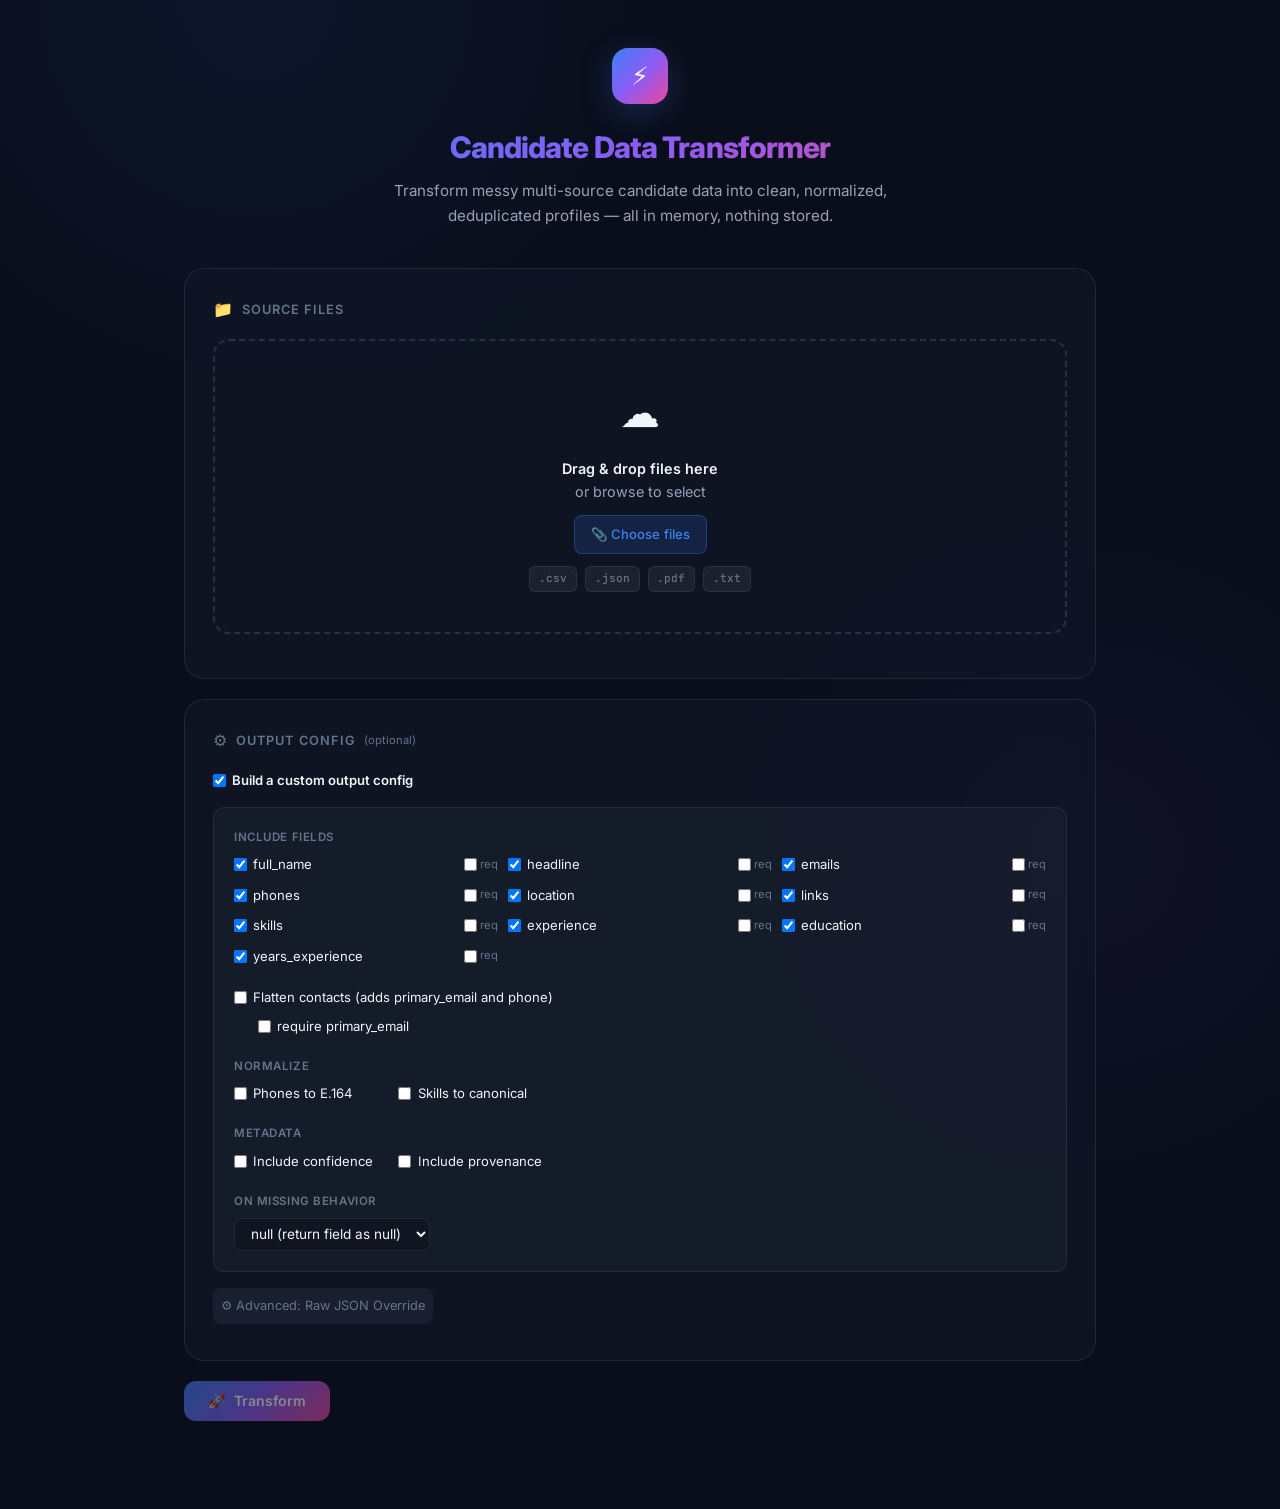
==== web/static/index.html @ 0c560f79 "Initial commit: Multi-Source Candidate Data Transformer" ====
<!doctype html>
<html lang="en">
<head>
<meta charset="utf-8" />
<meta name="viewport" content="width=device-width, initial-scale=1" />
<meta name="description" content="Transform messy multi-source candidate data into clean, normalized, deduplicated profiles with provenance and confidence scoring." />
<title>Candidate Data Transformer</title>
<link rel="preconnect" href="https://fonts.googleapis.com" />
<link rel="preconnect" href="https://fonts.gstatic.com" crossorigin />
<link href="https://fonts.googleapis.com/css2?family=Inter:wght@400;500;600;700;800&family=JetBrains+Mono:wght@400;500&display=swap" rel="stylesheet" />
<style>
/* ── Reset & Base ──────────────────────────────────────────────── */
*, *::before, *::after { box-sizing: border-box; margin: 0; padding: 0; }

:root {
  --bg-primary: #0a0e1a;
  --bg-secondary: #111827;
  --bg-card: rgba(17, 24, 39, 0.7);
  --bg-glass: rgba(255, 255, 255, 0.04);
  --border-subtle: rgba(255, 255, 255, 0.08);
  --border-hover: rgba(255, 255, 255, 0.15);
  --text-primary: #f1f5f9;
  --text-secondary: #94a3b8;
  --text-muted: #64748b;
  --accent-blue: #3b82f6;
  --accent-violet: #8b5cf6;
  --accent-emerald: #10b981;
  --accent-amber: #f59e0b;
  --accent-rose: #f43f5e;
  --gradient-hero: linear-gradient(135deg, #3b82f6 0%, #8b5cf6 50%, #ec4899 100%);
  --gradient-card: linear-gradient(135deg, rgba(59,130,246,0.08) 0%, rgba(139,92,246,0.08) 100%);
  --shadow-glow: 0 0 60px rgba(59,130,246,0.15);
  --radius-sm: 8px;
  --radius-md: 12px;
  --radius-lg: 16px;
  --radius-xl: 20px;
  --transition: 0.25s cubic-bezier(0.4, 0, 0.2, 1);
}

body {
  font-family: 'Inter', system-ui, -apple-system, sans-serif;
  background: var(--bg-primary);
  color: var(--text-primary);
  line-height: 1.6;
  min-height: 100vh;
  overflow-x: hidden;
}

/* ── Ambient background glow ───────────────────────────────────── */
body::before {
  content: '';
  position: fixed;
  top: -40%; left: -20%;
  width: 80%; height: 80%;
  background: radial-gradient(circle, rgba(59,130,246,0.08) 0%, transparent 70%);
  pointer-events: none;
  z-index: 0;
}
body::after {
  content: '';
  position: fixed;
  bottom: -30%; right: -20%;
  width: 70%; height: 70%;
  background: radial-gradient(circle, rgba(139,92,246,0.06) 0%, transparent 70%);
  pointer-events: none;
  z-index: 0;
}

/* ── Layout ────────────────────────────────────────────────────── */
.container {
  position: relative;
  z-index: 1;
  max-width: 960px;
  margin: 0 auto;
  padding: 2rem 1.5rem 4rem;
}

/* ── Header ────────────────────────────────────────────────────── */
.header {
  text-align: center;
  margin-bottom: 2.5rem;
  padding-top: 1rem;
}
.header-icon {
  display: inline-flex;
  align-items: center;
  justify-content: center;
  width: 56px; height: 56px;
  border-radius: var(--radius-lg);
  background: var(--gradient-hero);
  margin-bottom: 1.25rem;
  font-size: 1.6rem;
  box-shadow: 0 8px 32px rgba(59,130,246,0.25);
  animation: float 4s ease-in-out infinite;
}
@keyframes float {
  0%, 100% { transform: translateY(0); }
  50% { transform: translateY(-6px); }
}
.header h1 {
  font-size: 1.85rem;
  font-weight: 800;
  letter-spacing: -0.03em;
  background: var(--gradient-hero);
  -webkit-background-clip: text;
  -webkit-text-fill-color: transparent;
  background-clip: text;
  margin-bottom: 0.5rem;
}
.header p {
  color: var(--text-secondary);
  font-size: 0.95rem;
  max-width: 540px;
  margin: 0 auto;
}

/* ── Glass panels ──────────────────────────────────────────────── */
.panel {
  background: var(--bg-card);
  backdrop-filter: blur(16px);
  -webkit-backdrop-filter: blur(16px);
  border: 1px solid var(--border-subtle);
  border-radius: var(--radius-xl);
  padding: 1.75rem;
  margin-bottom: 1.25rem;
  transition: border-color var(--transition);
}
.panel:hover { border-color: var(--border-hover); }

.panel-title {
  font-size: 0.8rem;
  font-weight: 600;
  text-transform: uppercase;
  letter-spacing: 0.08em;
  color: var(--text-muted);
  margin-bottom: 1rem;
  display: flex;
  align-items: center;
  gap: 0.5rem;
}
.panel-title span { font-size: 1rem; }

/* ── Drop zone ─────────────────────────────────────────────────── */
#drop {
  position: relative;
  border: 2px dashed rgba(255,255,255,0.12);
  border-radius: var(--radius-lg);
  padding: 2.5rem 1.5rem;
  text-align: center;
  cursor: pointer;
  transition: all var(--transition);
  overflow: hidden;
}
#drop::before {
  content: '';
  position: absolute;
  inset: 0;
  background: var(--gradient-card);
  opacity: 0;
  transition: opacity var(--transition);
  border-radius: var(--radius-lg);
}
#drop:hover, #drop.over {
  border-color: var(--accent-blue);
  border-style: solid;
}
#drop:hover::before, #drop.over::before { opacity: 1; }
#drop.over { box-shadow: var(--shadow-glow); }

.drop-icon {
  font-size: 2.5rem;
  margin-bottom: 0.75rem;
  position: relative;
  display: inline-block;
  animation: pulse 2.5s ease-in-out infinite;
}
@keyframes pulse {
  0%, 100% { opacity: 0.7; transform: scale(1); }
  50% { opacity: 1; transform: scale(1.08); }
}
.drop-text {
  position: relative;
  color: var(--text-secondary);
  font-size: 0.9rem;
}
.drop-text strong { color: var(--text-primary); font-weight: 600; }

.file-input-wrapper {
  position: relative;
  display: inline-block;
  margin-top: 0.75rem;
}
.file-input-wrapper input[type="file"] {
  position: absolute;
  inset: 0;
  opacity: 0;
  cursor: pointer;
}
.file-btn {
  position: relative;
  display: inline-flex;
  align-items: center;
  gap: 0.4rem;
  padding: 0.5rem 1rem;
  background: rgba(59,130,246,0.15);
  color: var(--accent-blue);
  border: 1px solid rgba(59,130,246,0.3);
  border-radius: var(--radius-sm);
  font-size: 0.82rem;
  font-weight: 500;
  cursor: pointer;
  transition: all var(--transition);
}
.file-btn:hover {
  background: rgba(59,130,246,0.25);
  border-color: rgba(59,130,246,0.5);
}
.drop-formats {
  position: relative;
  margin-top: 0.75rem;
  display: flex;
  justify-content: center;
  gap: 0.5rem;
  flex-wrap: wrap;
}
.format-tag {
  padding: 0.2rem 0.55rem;
  background: rgba(255,255,255,0.06);
  border: 1px solid var(--border-subtle);
  border-radius: 6px;
  font-size: 0.7rem;
  font-weight: 500;
  color: var(--text-muted);
  font-family: 'JetBrains Mono', monospace;
}

/* ── File chips ────────────────────────────────────────────────── */
.file-chips {
  display: flex;
  flex-wrap: wrap;
  gap: 0.5rem;
  margin-top: 1rem;
}
.file-chip {
  display: inline-flex;
  align-items: center;
  gap: 0.4rem;
  padding: 0.35rem 0.5rem 0.35rem 0.7rem;
  background: rgba(59,130,246,0.1);
  border: 1px solid rgba(59,130,246,0.2);
  border-radius: 999px;
  font-size: 0.78rem;
  color: var(--accent-blue);
  font-weight: 500;
  animation: chipIn 0.3s ease-out;
}
@keyframes chipIn {
  from { opacity: 0; transform: scale(0.85); }
  to { opacity: 1; transform: scale(1); }
}
.file-chip-icon { font-size: 0.9rem; }
.chip-remove {
  display: inline-flex;
  align-items: center;
  justify-content: center;
  width: 18px; height: 18px;
  border-radius: 50%;
  border: none;
  background: rgba(255,255,255,0.08);
  color: var(--text-muted);
  font-size: 0.65rem;
  cursor: pointer;
  transition: all var(--transition);
  line-height: 1;
}
.chip-remove:hover {
  background: rgba(244,63,94,0.2);
  color: var(--accent-rose);
}

/* ── Config textarea ───────────────────────────────────────────── */
textarea {
  width: 100%;
  height: 140px;
  background: rgba(0,0,0,0.3);
  border: 1px solid var(--border-subtle);
  border-radius: var(--radius-md);
  padding: 1rem;
  color: var(--text-primary);
  font-family: 'JetBrains Mono', monospace;
  font-size: 0.78rem;
  line-height: 1.6;
  resize: vertical;
  transition: all var(--transition);
}
textarea::placeholder { color: var(--text-muted); }
textarea:focus {
  outline: none;
  border-color: var(--accent-violet);
  box-shadow: 0 0 0 3px rgba(139,92,246,0.15);
}

/* ── Buttons ───────────────────────────────────────────────────── */
.actions {
  display: flex;
  gap: 0.75rem;
  margin-top: 0.5rem;
  flex-wrap: wrap;
}
.btn {
  display: inline-flex;
  align-items: center;
  gap: 0.5rem;
  padding: 0.7rem 1.5rem;
  border: none;
  border-radius: var(--radius-md);
  font-family: 'Inter', sans-serif;
  font-size: 0.88rem;
  font-weight: 600;
  cursor: pointer;
  transition: all var(--transition);
  position: relative;
  overflow: hidden;
}
.btn::after {
  content: '';
  position: absolute;
  inset: 0;
  background: linear-gradient(rgba(255,255,255,0.1), transparent);
  opacity: 0;
  transition: opacity var(--transition);
}
.btn:hover::after { opacity: 1; }

.btn-primary {
  background: var(--gradient-hero);
  color: #fff;
  box-shadow: 0 4px 16px rgba(59,130,246,0.3);
}
.btn-primary:hover {
  transform: translateY(-1px);
  box-shadow: 0 6px 24px rgba(59,130,246,0.4);
}
.btn-primary:active { transform: translateY(0); }
.btn-primary:disabled {
  opacity: 0.5;
  cursor: not-allowed;
  transform: none !important;
  box-shadow: none;
}

.btn-success {
  background: linear-gradient(135deg, var(--accent-emerald), #059669);
  color: #fff;
  box-shadow: 0 4px 16px rgba(16,185,129,0.3);
}
.btn-success:hover {
  transform: translateY(-1px);
  box-shadow: 0 6px 24px rgba(16,185,129,0.4);
}

.btn-ghost {
  background: rgba(255,255,255,0.06);
  color: var(--text-secondary);
  border: 1px solid var(--border-subtle);
}
.btn-ghost:hover {
  background: rgba(255,255,255,0.1);
  color: var(--text-primary);
}

/* ── Spinner ───────────────────────────────────────────────────── */
.spinner {
  width: 18px; height: 18px;
  border: 2px solid rgba(255,255,255,0.2);
  border-top-color: #fff;
  border-radius: 50%;
  animation: spin 0.6s linear infinite;
}
@keyframes spin { to { transform: rotate(360deg); } }

/* ── Results area ──────────────────────────────────────────────── */
.results-header {
  display: flex;
  align-items: center;
  justify-content: space-between;
  flex-wrap: wrap;
  gap: 1rem;
  margin-bottom: 1.25rem;
}
.results-count {
  font-size: 1.1rem;
  font-weight: 700;
}
.results-count span {
  background: var(--gradient-hero);
  -webkit-background-clip: text;
  -webkit-text-fill-color: transparent;
  background-clip: text;
}

.warnings-box {
  background: rgba(245,158,11,0.08);
  border: 1px solid rgba(245,158,11,0.2);
  border-radius: var(--radius-md);
  padding: 0.85rem 1rem;
  margin-bottom: 1.25rem;
  font-size: 0.82rem;
  color: var(--accent-amber);
  display: flex;
  gap: 0.5rem;
  align-items: flex-start;
}
.warnings-box ul {
  list-style: none;
  padding: 0;
}
.warnings-box li { margin-bottom: 0.25rem; }
.warnings-box li:last-child { margin-bottom: 0; }

/* ── Profile cards ─────────────────────────────────────────────── */
.profile-card {
  background: var(--bg-card);
  backdrop-filter: blur(12px);
  border: 1px solid var(--border-subtle);
  border-radius: var(--radius-xl);
  padding: 1.5rem;
  margin-bottom: 1rem;
  transition: all var(--transition);
  animation: cardIn 0.4s ease-out both;
}
.profile-card:hover {
  border-color: var(--border-hover);
  box-shadow: 0 8px 32px rgba(0,0,0,0.3);
}
@keyframes cardIn {
  from { opacity: 0; transform: translateY(12px); }
  to { opacity: 1; transform: translateY(0); }
}

.profile-top {
  display: flex;
  align-items: center;
  gap: 1rem;
  margin-bottom: 1.25rem;
}
.profile-avatar {
  width: 48px; height: 48px;
  border-radius: 50%;
  background: var(--gradient-card);
  border: 2px solid var(--border-subtle);
  display: flex;
  align-items: center;
  justify-content: center;
  font-size: 1.2rem;
  font-weight: 700;
  color: var(--accent-blue);
  flex-shrink: 0;
}
.profile-info { flex: 1; min-width: 0; }
.profile-name {
  font-size: 1.1rem;
  font-weight: 700;
  white-space: nowrap;
  overflow: hidden;
  text-overflow: ellipsis;
}
.profile-headline {
  font-size: 0.82rem;
  color: var(--text-secondary);
  margin-top: 0.15rem;
}

/* ── Confidence ring ───────────────────────────────────────────── */
.conf-ring {
  position: relative;
  width: 48px; height: 48px;
  flex-shrink: 0;
}
.conf-ring svg { transform: rotate(-90deg); }
.conf-ring circle {
  fill: none;
  stroke-width: 4;
  stroke-linecap: round;
}
.conf-ring .bg { stroke: rgba(255,255,255,0.06); }
.conf-ring .fg { transition: stroke-dashoffset 1s ease-out; }
.conf-label {
  position: absolute;
  inset: 0;
  display: flex;
  align-items: center;
  justify-content: center;
  font-size: 0.7rem;
  font-weight: 700;
}

/* ── Detail rows ───────────────────────────────────────────────── */
.detail-grid {
  display: grid;
  grid-template-columns: repeat(auto-fill, minmax(200px, 1fr));
  gap: 0.75rem;
  margin-bottom: 1rem;
}
.detail-item {
  background: rgba(255,255,255,0.03);
  border-radius: var(--radius-sm);
  padding: 0.65rem 0.85rem;
}
.detail-label {
  font-size: 0.68rem;
  font-weight: 600;
  text-transform: uppercase;
  letter-spacing: 0.06em;
  color: var(--text-muted);
  margin-bottom: 0.3rem;
}
.has-prov {
  border-bottom: 1px dotted rgba(255,255,255,0.4);
  cursor: help;
}
.detail-value {
  font-size: 0.85rem;
  color: var(--text-primary);
  word-break: break-word;
}
.detail-value a {
  color: var(--accent-blue);
  text-decoration: none;
}
.detail-value a:hover { text-decoration: underline; }

/* ── Skills ────────────────────────────────────────────────────── */
.skills-section {
  margin-bottom: 1rem;
}
.section-label {
  font-size: 0.72rem;
  font-weight: 600;
  text-transform: uppercase;
  letter-spacing: 0.06em;
  color: var(--text-muted);
  margin-bottom: 0.6rem;
}
.skill-pills {
  display: flex;
  flex-wrap: wrap;
  gap: 0.4rem;
}
.skill-pill {
  display: inline-flex;
  align-items: center;
  gap: 0.35rem;
  padding: 0.3rem 0.65rem;
  border-radius: 999px;
  font-size: 0.75rem;
  font-weight: 500;
  border: 1px solid;
  transition: all var(--transition);
}
.skill-pill:hover { transform: translateY(-1px); }
.skill-pill.high {
  background: rgba(16,185,129,0.1);
  border-color: rgba(16,185,129,0.25);
  color: var(--accent-emerald);
}
.skill-pill.mid {
  background: rgba(245,158,11,0.1);
  border-color: rgba(245,158,11,0.25);
  color: var(--accent-amber);
}
.skill-pill.low {
  background: rgba(244,63,94,0.1);
  border-color: rgba(244,63,94,0.25);
  color: var(--accent-rose);
}
.skill-conf {
  font-size: 0.65rem;
  opacity: 0.75;
  font-family: 'JetBrains Mono', monospace;
}

/* ── Timeline (experience / education) ─────────────────────────── */
.timeline {
  margin-bottom: 1rem;
  padding-left: 1rem;
  border-left: 2px solid var(--border-subtle);
}
.timeline-item {
  position: relative;
  padding: 0.5rem 0 0.5rem 1rem;
}
.timeline-item::before {
  content: '';
  position: absolute;
  left: -1.32rem;
  top: 0.85rem;
  width: 8px; height: 8px;
  border-radius: 50%;
  background: var(--accent-violet);
  border: 2px solid var(--bg-primary);
}
.timeline-item:last-child { padding-bottom: 0; }
.timeline-title {
  font-size: 0.85rem;
  font-weight: 600;
  color: var(--text-primary);
}
.timeline-sub {
  font-size: 0.78rem;
  color: var(--text-secondary);
}
.timeline-dates {
  font-size: 0.72rem;
  color: var(--text-muted);
  font-family: 'JetBrains Mono', monospace;
  margin-top: 0.15rem;
}

/* ── Provenance toggle ─────────────────────────────────────────── */
.toggle-row {
  display: flex;
  justify-content: flex-end;
  margin-top: 0.5rem;
}
.toggle-btn {
  display: inline-flex;
  align-items: center;
  gap: 0.35rem;
  padding: 0.3rem 0.65rem;
  background: rgba(255,255,255,0.04);
  border: 1px solid var(--border-subtle);
  border-radius: var(--radius-sm);
  color: var(--text-muted);
  font-size: 0.72rem;
  font-weight: 500;
  cursor: pointer;
  transition: all var(--transition);
  font-family: 'Inter', sans-serif;
}
.toggle-btn:hover {
  color: var(--text-secondary);
  border-color: var(--border-hover);
}

/* ── JSON / provenance ─────────────────────────────────────────── */
.json-block {
  display: none;
  margin-top: 0.75rem;
  background: rgba(0,0,0,0.35);
  border: 1px solid var(--border-subtle);
  border-radius: var(--radius-md);
  padding: 1rem;
  max-height: 320px;
  overflow: auto;
  animation: fadeIn 0.25s ease-out;
}
.json-block.open { display: block; }
@keyframes fadeIn {
  from { opacity: 0; }
  to { opacity: 1; }
}
.json-block pre {
  margin: 0;
  font-family: 'JetBrains Mono', monospace;
  font-size: 0.72rem;
  color: var(--text-secondary);
  line-height: 1.65;
  white-space: pre-wrap;
  word-break: break-word;
}

/* ── Empty / error states ──────────────────────────────────────── */
.empty-state {
  text-align: center;
  padding: 3rem 1rem;
  color: var(--text-muted);
}
.empty-state .icon { font-size: 2.5rem; margin-bottom: 0.75rem; }
.empty-state p { font-size: 0.9rem; }

.error-msg {
  background: rgba(244,63,94,0.08);
  border: 1px solid rgba(244,63,94,0.2);
  border-radius: var(--radius-md);
  padding: 1rem;
  color: var(--accent-rose);
  font-size: 0.85rem;
  display: flex;
  align-items: center;
  gap: 0.5rem;
}

/* ── Responsive ────────────────────────────────────────────────── */
@media (max-width: 600px) {
  .container { padding: 1rem; }
  .header h1 { font-size: 1.4rem; }
  .detail-grid { grid-template-columns: 1fr; }
  .profile-top { flex-wrap: wrap; }
}

/* ── Forms & Controls ──────────────────────────────────────────── */
.form-label {
  display: flex; align-items: center; gap: 0.4rem;
  font-size: 0.82rem; color: var(--text-primary);
  cursor: pointer;
}
.form-section-title {
  font-size: 0.72rem; font-weight: 600; color: var(--text-muted);
  text-transform: uppercase; letter-spacing: 0.05em;
  margin-bottom: 0.5rem;
}
.builder-panel {
  display: none;
  background: rgba(255,255,255,0.03);
  border: 1px solid var(--border-subtle);
  border-radius: var(--radius-md);
  padding: 1.25rem;
  margin-bottom: 1rem;
  animation: fadeIn 0.25s ease-out;
}
.builder-panel.open { display: block; }
.form-group { margin-bottom: 1.25rem; }
.form-group:last-child { margin-bottom: 0; }
.checkbox-grid {
  display: grid;
  grid-template-columns: repeat(auto-fill, minmax(140px, 1fr));
  gap: 0.6rem;
}
select.form-input {
  background: rgba(0,0,0,0.2);
  color: var(--text-primary);
  border: 1px solid var(--border-subtle);
  border-radius: var(--radius-sm);
  padding: 0.4rem 0.75rem;
  font-size: 0.85rem;
  font-family: inherit;
  outline: none;
}
select.form-input:focus { border-color: var(--accent-blue); }

/* ── Scrollbar ─────────────────────────────────────────────────── */
::-webkit-scrollbar { width: 6px; height: 6px; }
::-webkit-scrollbar-track { background: transparent; }
::-webkit-scrollbar-thumb { background: rgba(255,255,255,0.1); border-radius: 3px; }
::-webkit-scrollbar-thumb:hover { background: rgba(255,255,255,0.2); }
</style>
</head>
<body>

<div class="container">
  <!-- ── Header ────────────────────────────────────────────────── -->
  <header class="header">
    <div class="header-icon">⚡</div>
    <h1>Candidate Data Transformer</h1>
    <p>Transform messy multi-source candidate data into clean, normalized, deduplicated profiles — all in memory, nothing stored.</p>
  </header>

  <!-- ── Upload panel ──────────────────────────────────────────── -->
  <section class="panel" id="upload-panel">
    <div class="panel-title"><span>📁</span> Source Files</div>
    <div id="drop">
      <div class="drop-icon">☁️</div>
      <div class="drop-text">
        <strong>Drag & drop files here</strong><br>
        or browse to select
      </div>
      <div class="file-input-wrapper">
        <div class="file-btn">📎 Choose files</div>
        <input type="file" id="file-input" multiple accept=".csv,.json,.pdf,.txt" />
      </div>
      <div class="drop-formats">
        <span class="format-tag">.csv</span>
        <span class="format-tag">.json</span>
        <span class="format-tag">.pdf</span>
        <span class="format-tag">.txt</span>
      </div>
    </div>
    <div class="file-chips" id="file-chips"></div>
  </section>

  <!-- ── Config panel ──────────────────────────────────────────── -->
  <section class="panel">
    <div class="panel-title"><span>⚙️</span> Output Config <span style="font-size:0.7rem; color:var(--text-muted); text-transform:none; letter-spacing:0; font-weight:400;">(optional)</span></div>
    
    <div style="margin-bottom: 1rem;">
      <label class="form-label" style="font-weight:600;">
        <input type="checkbox" id="useBuilder" checked> Build a custom output config
      </label>
    </div>

    <div class="builder-panel open" id="config-builder">
      <div class="form-group">
        <div class="form-section-title">Include fields</div>
        <div class="checkbox-grid" id="field-checkboxes" style="grid-template-columns: repeat(auto-fill, minmax(220px, 1fr));">
          <label class="form-label"><input type="checkbox" value="full_name" checked> <span style="flex:1">full_name</span> <label style="font-size:0.7rem; color:var(--text-muted); display:flex; align-items:center; gap:0.2rem;"><input type="checkbox" class="req-check" value="full_name"> req</label></label>
          <label class="form-label"><input type="checkbox" value="headline" checked> <span style="flex:1">headline</span> <label style="font-size:0.7rem; color:var(--text-muted); display:flex; align-items:center; gap:0.2rem;"><input type="checkbox" class="req-check" value="headline"> req</label></label>
          <label class="form-label"><input type="checkbox" value="emails" checked> <span style="flex:1">emails</span> <label style="font-size:0.7rem; color:var(--text-muted); display:flex; align-items:center; gap:0.2rem;"><input type="checkbox" class="req-check" value="emails"> req</label></label>
          <label class="form-label"><input type="checkbox" value="phones" checked> <span style="flex:1">phones</span> <label style="font-size:0.7rem; color:var(--text-muted); display:flex; align-items:center; gap:0.2rem;"><input type="checkbox" class="req-check" value="phones"> req</label></label>
          <label class="form-label"><input type="checkbox" value="location" checked> <span style="flex:1">location</span> <label style="font-size:0.7rem; color:var(--text-muted); display:flex; align-items:center; gap:0.2rem;"><input type="checkbox" class="req-check" value="location"> req</label></label>
          <label class="form-label"><input type="checkbox" value="links" checked> <span style="flex:1">links</span> <label style="font-size:0.7rem; color:var(--text-muted); display:flex; align-items:center; gap:0.2rem;"><input type="checkbox" class="req-check" value="links"> req</label></label>
          <label class="form-label"><input type="checkbox" value="skills" checked> <span style="flex:1">skills</span> <label style="font-size:0.7rem; color:var(--text-muted); display:flex; align-items:center; gap:0.2rem;"><input type="checkbox" class="req-check" value="skills"> req</label></label>
          <label class="form-label"><input type="checkbox" value="experience" checked> <span style="flex:1">experience</span> <label style="font-size:0.7rem; color:var(--text-muted); display:flex; align-items:center; gap:0.2rem;"><input type="checkbox" class="req-check" value="experience"> req</label></label>
          <label class="form-label"><input type="checkbox" value="education" checked> <span style="flex:1">education</span> <label style="font-size:0.7rem; color:var(--text-muted); display:flex; align-items:center; gap:0.2rem;"><input type="checkbox" class="req-check" value="education"> req</label></label>
          <label class="form-label"><input type="checkbox" value="years_experience" checked> <span style="flex:1">years_experience</span> <label style="font-size:0.7rem; color:var(--text-muted); display:flex; align-items:center; gap:0.2rem;"><input type="checkbox" class="req-check" value="years_experience"> req</label></label>
        </div>
      </div>

      <div class="form-group">
        <label class="form-label"><input type="checkbox" id="flattenContacts"> Flatten contacts (adds primary_email and phone)</label>
        <div style="margin-left: 1.5rem; margin-top: 0.5rem; display:flex; gap:1rem;" id="flatten-reqs">
          <label class="form-label"><input type="checkbox" class="req-check" value="primary_email"> require primary_email</label>
        </div>
      </div>

      <div class="form-group">
        <div class="form-section-title">Normalize</div>
        <div class="checkbox-grid">
          <label class="form-label"><input type="checkbox" id="normPhones"> Phones to E.164</label>
          <label class="form-label"><input type="checkbox" id="normSkills"> Skills to canonical</label>
        </div>
      </div>

      <div class="form-group">
        <div class="form-section-title">Metadata</div>
        <div class="checkbox-grid">
          <label class="form-label"><input type="checkbox" id="incConf"> Include confidence</label>
          <label class="form-label"><input type="checkbox" id="incProv"> Include provenance</label>
        </div>
      </div>

      <div class="form-group">
        <div class="form-section-title">On missing behavior</div>
        <select class="form-input" id="onMissing">
          <option value="null">null (return field as null)</option>
          <option value="omit">omit (leave field out)</option>
          <option value="error">error (drop record)</option>
        </select>
      </div>
    </div>

    <details>
      <summary style="font-size:0.8rem; color:var(--text-muted); cursor:pointer; margin-bottom:0.5rem; padding: 0.5rem; border-radius: var(--radius-sm); background: rgba(255,255,255,0.05); display: inline-block;">⚙️ Advanced: Raw JSON Override</summary>
      <textarea id="config" placeholder='Paste raw JSON here to override the UI builder completely. (Leave blank to use the visual builder)' style="width:100%; height:120px; background:rgba(0,0,0,0.2); border:1px solid var(--border-subtle); border-radius:var(--radius-sm); color:var(--text-secondary); padding:0.75rem; font-family:'JetBrains Mono', monospace; font-size:0.75rem; resize:vertical; margin-top:0.5rem;"></textarea>
    </details>
  </section>


  <!-- ── Actions ───────────────────────────────────────────────── -->
  <div class="actions">
    <button class="btn btn-primary" id="btn-transform" disabled>
      <span id="btn-icon">🚀</span>
      <span id="btn-text">Transform</span>
    </button>
    <button class="btn btn-success" id="btn-download" style="display:none">
      ⬇️ Download JSON
    </button>
    <button class="btn btn-ghost" id="btn-clear" style="display:none">
      🗑️ Clear
    </button>
  </div>

  <!-- ── Output ────────────────────────────────────────────────── -->
  <div id="output" style="margin-top:1.5rem"></div>
</div>

<script>
// ── State ──────────────────────────────────────────────────────────
const picked = [];
let lastResult = null;

// ── DOM refs ───────────────────────────────────────────────────────
const dropZone   = document.getElementById('drop');
const fileInput  = document.getElementById('file-input');
const chipsEl    = document.getElementById('file-chips');
const btnTransform = document.getElementById('btn-transform');
const btnDownload  = document.getElementById('btn-download');
const btnClear     = document.getElementById('btn-clear');
const outputEl     = document.getElementById('output');

// ── File handling ──────────────────────────────────────────────────
function addFiles(fileList) {
  for (const f of fileList) {
    // Deduplicate by name+size to avoid re-adds on repeated drag-drops.
    if (!picked.some(p => p.name === f.name && p.size === f.size)) {
      picked.push(f);
    }
  }
  renderChips();
}

function removeFile(index) {
  picked.splice(index, 1);
  renderChips();
}

function fileIcon(name) {
  const ext = name.split('.').pop().toLowerCase();
  if (ext === 'csv')  return '📊';
  if (ext === 'json') return '📋';
  if (ext === 'pdf')  return '📄';
  return '📝';
}

function renderChips() {
  btnTransform.disabled = picked.length === 0;
  if (!picked.length) { chipsEl.innerHTML = ''; return; }
  chipsEl.innerHTML = picked.map((f, i) =>
    `<span class="file-chip">
       <span class="file-chip-icon">${fileIcon(f.name)}</span>
       ${f.name}
       <button class="chip-remove" data-idx="${i}" title="Remove">✕</button>
     </span>`
  ).join('');
}

chipsEl.addEventListener('click', e => {
  const btn = e.target.closest('.chip-remove');
  if (btn) removeFile(parseInt(btn.dataset.idx));
});

fileInput.addEventListener('change', e => { addFiles(e.target.files); fileInput.value = ''; });

['dragenter','dragover'].forEach(ev =>
  dropZone.addEventListener(ev, e => { e.preventDefault(); dropZone.classList.add('over'); })
);
['dragleave','drop'].forEach(ev =>
  dropZone.addEventListener(ev, e => { e.preventDefault(); dropZone.classList.remove('over'); })
);
dropZone.addEventListener('drop', e => addFiles(e.dataTransfer.files));

// ── Confidence helpers ─────────────────────────────────────────────
function confColor(c) {
  if (c >= 0.8) return 'var(--accent-emerald)';
  if (c >= 0.5) return 'var(--accent-amber)';
  return 'var(--accent-rose)';
}

function confRing(conf) {
  const pct = Math.round(conf * 100);
  const r = 18, circ = 2 * Math.PI * r;
  const dash = circ * conf;
  return `<div class="conf-ring" title="Confidence: ${pct}%">
    <svg width="48" height="48" viewBox="0 0 48 48">
      <circle class="bg" cx="24" cy="24" r="${r}" />
      <circle class="fg" cx="24" cy="24" r="${r}"
        stroke="${confColor(conf)}"
        stroke-dasharray="${circ}"
        stroke-dashoffset="${circ - dash}" />
    </svg>
    <div class="conf-label" style="color:${confColor(conf)}">${pct}%</div>
  </div>`;
}

// ── Profile card builder ───────────────────────────────────────────
function initials(name) {
  if (!name) return '?';
  return name.split(/\s+/).map(w => w[0]).join('').toUpperCase().slice(0, 2);
}

function buildProfileCard(p, idx) {
  const conf = (p._confidence && p._confidence.overall) ?? p.overall_confidence ?? 0;
  const name = p.full_name || p.primary_email || '(unnamed)';
  const headline = p.headline || p.title || '';

  // Build provenance map
  const provMap = {};
  if (p.provenance && Array.isArray(p.provenance)) {
    for (const item of p.provenance) {
      if (!item.field) continue;
      const baseField = item.field.split('.')[0];
      if (!provMap[baseField]) provMap[baseField] = new Set();
      provMap[baseField].add(`${item.source} (${item.method})`);
    }
  }

  function provAttr(field) {
    if (!provMap[field] || provMap[field].size === 0) return '';
    const items = Array.from(provMap[field]).join(', ');
    return ` title="Source: ${escapeHtml(items)}" class="has-prov"`;
  }

  // Detail items
  let details = '';
  const emails = p.emails || (p.primary_email ? [p.primary_email] : []);
  if (emails.length) {
    details += `<div class="detail-item">
      <div class="detail-label"><span${provAttr('emails')}>📧 Email</span></div>
      <div class="detail-value">${emails.map(e => `<a href="mailto:${e}">${e}</a>`).join(', ')}</div>
    </div>`;
  }
  const phones = p.phones || (p.phone ? [p.phone] : []);
  if (phones.length) {
    details += `<div class="detail-item">
      <div class="detail-label"><span${provAttr('phones')}>📱 Phone</span></div>
      <div class="detail-value">${phones.join(', ')}</div>
    </div>`;
  }
  const loc = p.location;
  if (loc && (loc.city || loc.country)) {
    const parts = [loc.city, loc.region, loc.country].filter(Boolean);
    details += `<div class="detail-item">
      <div class="detail-label"><span${provAttr('location')}>📍 Location</span></div>
      <div class="detail-value">${parts.join(', ')}</div>
    </div>`;
  } else if (p.country) {
    details += `<div class="detail-item">
      <div class="detail-label"><span${provAttr('location')}>📍 Country</span></div>
      <div class="detail-value">${p.country}</div>
    </div>`;
  }
  const links = p.links || {};
  if (links.linkedin) {
    details += `<div class="detail-item">
      <div class="detail-label"><span${provAttr('links')}>🔗 LinkedIn</span></div>
      <div class="detail-value"><a href="https://${links.linkedin}" target="_blank">${links.linkedin}</a></div>
    </div>`;
  }
  if (links.github) {
    details += `<div class="detail-item">
      <div class="detail-label"><span${provAttr('links')}>💻 GitHub</span></div>
      <div class="detail-value"><a href="https://${links.github}" target="_blank">${links.github}</a></div>
    </div>`;
  }
  if (p.years_experience != null) {
    details += `<div class="detail-item">
      <div class="detail-label"><span${provAttr('experience')}>⏳ Experience</span></div>
      <div class="detail-value">${p.years_experience} year${p.years_experience !== 1 ? 's' : ''}</div>
    </div>`;
  }

  // Skills
  let skillsHtml = '';
  const skills = p.skills || [];
  if (skills.length) {
    const pills = skills.map(s => {
      const name = typeof s === 'string' ? s : s.name;
      return `<span class="skill-pill high">${name}</span>`;
    }).join('');
    skillsHtml = `<div class="skills-section">
      <div class="section-label"><span${provAttr('skills')}>🛠️ Skills</span></div>
      <div class="skill-pills">${pills}</div>
    </div>`;
  }

  // Experience timeline
  let expHtml = '';
  const exp = p.experience || [];
  if (exp.length) {
    const items = exp.map(e => {
      const dates = [e.start, e.end || 'Present'].filter(Boolean).join(' → ');
      return `<div class="timeline-item">
        <div class="timeline-title">${e.title || 'Unknown Role'}</div>
        <div class="timeline-sub">${e.company || 'Unknown Company'}</div>
        ${dates && dates !== 'Present' ? `<div class="timeline-dates">${dates}</div>` : ''}
      </div>`;
    }).join('');
    expHtml = `<div class="section-label" style="margin-bottom:0.5rem"><span${provAttr('experience')}>💼 Experience</span></div>
      <div class="timeline">${items}</div>`;
  }

  // Education timeline
  let eduHtml = '';
  const edu = p.education || [];
  if (edu.length) {
    const items = edu.map(e => {
      const degree = [e.degree, e.field].filter(Boolean).join(' in ');
      const subInfo = [e.end_year, e.score ? `Score: ${e.score}` : null].filter(Boolean).join(' | ');
      return `<div class="timeline-item">
        <div class="timeline-title">${e.institution || 'Unknown'}</div>
        ${degree ? `<div class="timeline-sub">${degree}</div>` : ''}
        ${subInfo ? `<div class="timeline-dates">${subInfo}</div>` : ''}
      </div>`;
    }).join('');
    eduHtml = `<div class="section-label" style="margin-bottom:0.5rem"><span${provAttr('education')}>🎓 Education</span></div>
      <div class="timeline">${items}</div>`;
  }

  const cardId = `card-${idx}`;
  return `<div class="profile-card" style="animation-delay:${idx * 0.08}s">
    <div class="profile-top">
      <div class="profile-avatar">${initials(p.full_name)}</div>
      <div class="profile-info">
        <div class="profile-name"><span${provAttr('full_name')}>${name}</span></div>
        ${headline ? `<div class="profile-headline">${headline}</div>` : ''}
      </div>
      ${confRing(conf)}
    </div>
    ${details ? `<div class="detail-grid">${details}</div>` : ''}
    ${skillsHtml}
    ${expHtml}
    ${eduHtml}
    <div class="toggle-row">
      <button class="toggle-btn" onclick="toggleJson('${cardId}')">
        ⟨/⟩ Raw JSON
      </button>
    </div>
    <div class="json-block" id="${cardId}">
      <pre>${escapeHtml(JSON.stringify(p, null, 2))}</pre>
    </div>
  </div>`;
}

function escapeHtml(s) {
  return s.replace(/&/g,'&amp;').replace(/</g,'&lt;').replace(/>/g,'&gt;');
}

function toggleJson(id) {
  document.getElementById(id).classList.toggle('open');
}

// ── Config Builder ─────────────────────────────────────────────────
document.getElementById('useBuilder').addEventListener('change', (e) => {
  document.getElementById('config-builder').classList.toggle('open', e.target.checked);
});

function builtConfig() {
  if (!document.getElementById('useBuilder').checked) return "";

  const fields = [];
  const reqBoxes = Array.from(document.querySelectorAll('.req-check:checked')).map(b => b.value);

  const getType = (path) => {
    if (path === 'skills') return 'string[]';
    if (['full_name', 'headline', 'primary_email', 'phone', 'location_raw'].includes(path)) return 'string';
    return 'any';
  };

  const boxes = document.querySelectorAll('#field-checkboxes input[type="checkbox"]:not(.req-check):checked');
  for (const box of boxes) {
    const path = box.value;
    const f = { path, type: getType(path) };
    if (reqBoxes.includes(path)) f.required = true;
    
    // Add normalization if toggled
    if (path === 'phones' && document.getElementById('normPhones').checked) {
      f.normalize = 'E164';
    }
    if (path === 'skills') {
      f.from = 'skills[].name';
      if (document.getElementById('normSkills').checked) {
        f.normalize = 'canonical';
      }
    }
    fields.push(f);
  }

  // Flatten contacts
  if (document.getElementById('flattenContacts').checked) {
    const emailF = { path: 'primary_email', from: 'emails[0]', type: 'string' };
    if (reqBoxes.includes('primary_email')) emailF.required = true;
    fields.push(emailF);

    const phoneF = { path: 'phone', from: 'phones[0]', type: 'string' };
    if (document.getElementById('normPhones').checked) phoneF.normalize = 'E164';
    fields.push(phoneF);
  }

  const conf = { fields };

  // Metadata
  if (document.getElementById('incConf').checked) conf.include_confidence = true;
  if (document.getElementById('incProv').checked) conf.include_provenance = true;

  // On missing
  const missing = document.getElementById('onMissing').value;
  if (missing !== 'null') {
    conf.on_missing = missing;
  }

  return JSON.stringify(conf);
}

// ── Transform action ───────────────────────────────────────────────
btnTransform.addEventListener('click', async () => {
  if (!picked.length) return;

  // Set loading state
  btnTransform.disabled = true;
  document.getElementById('btn-icon').innerHTML = '<div class="spinner"></div>';
  document.getElementById('btn-text').textContent = 'Processing…';
  outputEl.innerHTML = '';

  const fd = new FormData();
  picked.forEach(f => fd.append('files', f));
  
  const rawText = document.getElementById('config').value.trim();
  fd.append('config', rawText || builtConfig());

  let res;
  try {
    res = await fetch('/api/transform', { method: 'POST', body: fd });
  } catch (err) {
    outputEl.innerHTML = `<div class="error-msg">⚠️ Network error: ${err}</div>`;
    resetButton();
    return;
  }

  const data = await res.json();
  if (!res.ok) {
    outputEl.innerHTML = `<div class="error-msg">⚠️ ${data.error || 'Something went wrong'}</div>`;
    resetButton();
    return;
  }

  lastResult = data;
  btnDownload.style.display = 'inline-flex';
  btnClear.style.display = 'inline-flex';
  resetButton();

  // Warnings
  let html = '';
  if (data.warnings && data.warnings.length) {
    html += `<div class="warnings-box">
      <span>⚠️</span>
      <ul>${data.warnings.map(w => `<li>${w}</li>`).join('')}</ul>
    </div>`;
  }

  // Results header
  html += `<div class="results-header">
    <div class="results-count"><span>${data.count}</span> profile${data.count !== 1 ? 's' : ''} found</div>
  </div>`;

  // Profile cards
  if (data.profiles && data.profiles.length) {
    html += data.profiles.map((p, i) => buildProfileCard(p, i)).join('');
  } else {
    html += `<div class="empty-state">
      <div class="icon">🔍</div>
      <p>No profiles could be extracted from the uploaded files.</p>
    </div>`;
  }

  outputEl.innerHTML = html;
});

function resetButton() {
  btnTransform.disabled = picked.length === 0;
  document.getElementById('btn-icon').innerHTML = '🚀';
  document.getElementById('btn-text').textContent = 'Transform';
}

// ── Download ───────────────────────────────────────────────────────
btnDownload.addEventListener('click', () => {
  if (!lastResult) return;
  const blob = new Blob([JSON.stringify(lastResult, null, 2)], { type: 'application/json' });
  const a = document.createElement('a');
  a.href = URL.createObjectURL(blob);
  a.download = 'profiles.json';
  a.click();
  URL.revokeObjectURL(a.href);
});

// ── Clear ──────────────────────────────────────────────────────────
btnClear.addEventListener('click', () => {
  picked.length = 0;
  lastResult = null;
  renderChips();
  outputEl.innerHTML = '';
  btnDownload.style.display = 'none';
  btnClear.style.display = 'none';
  document.getElementById('config').value = '';
});
</script>
</body>
</html>
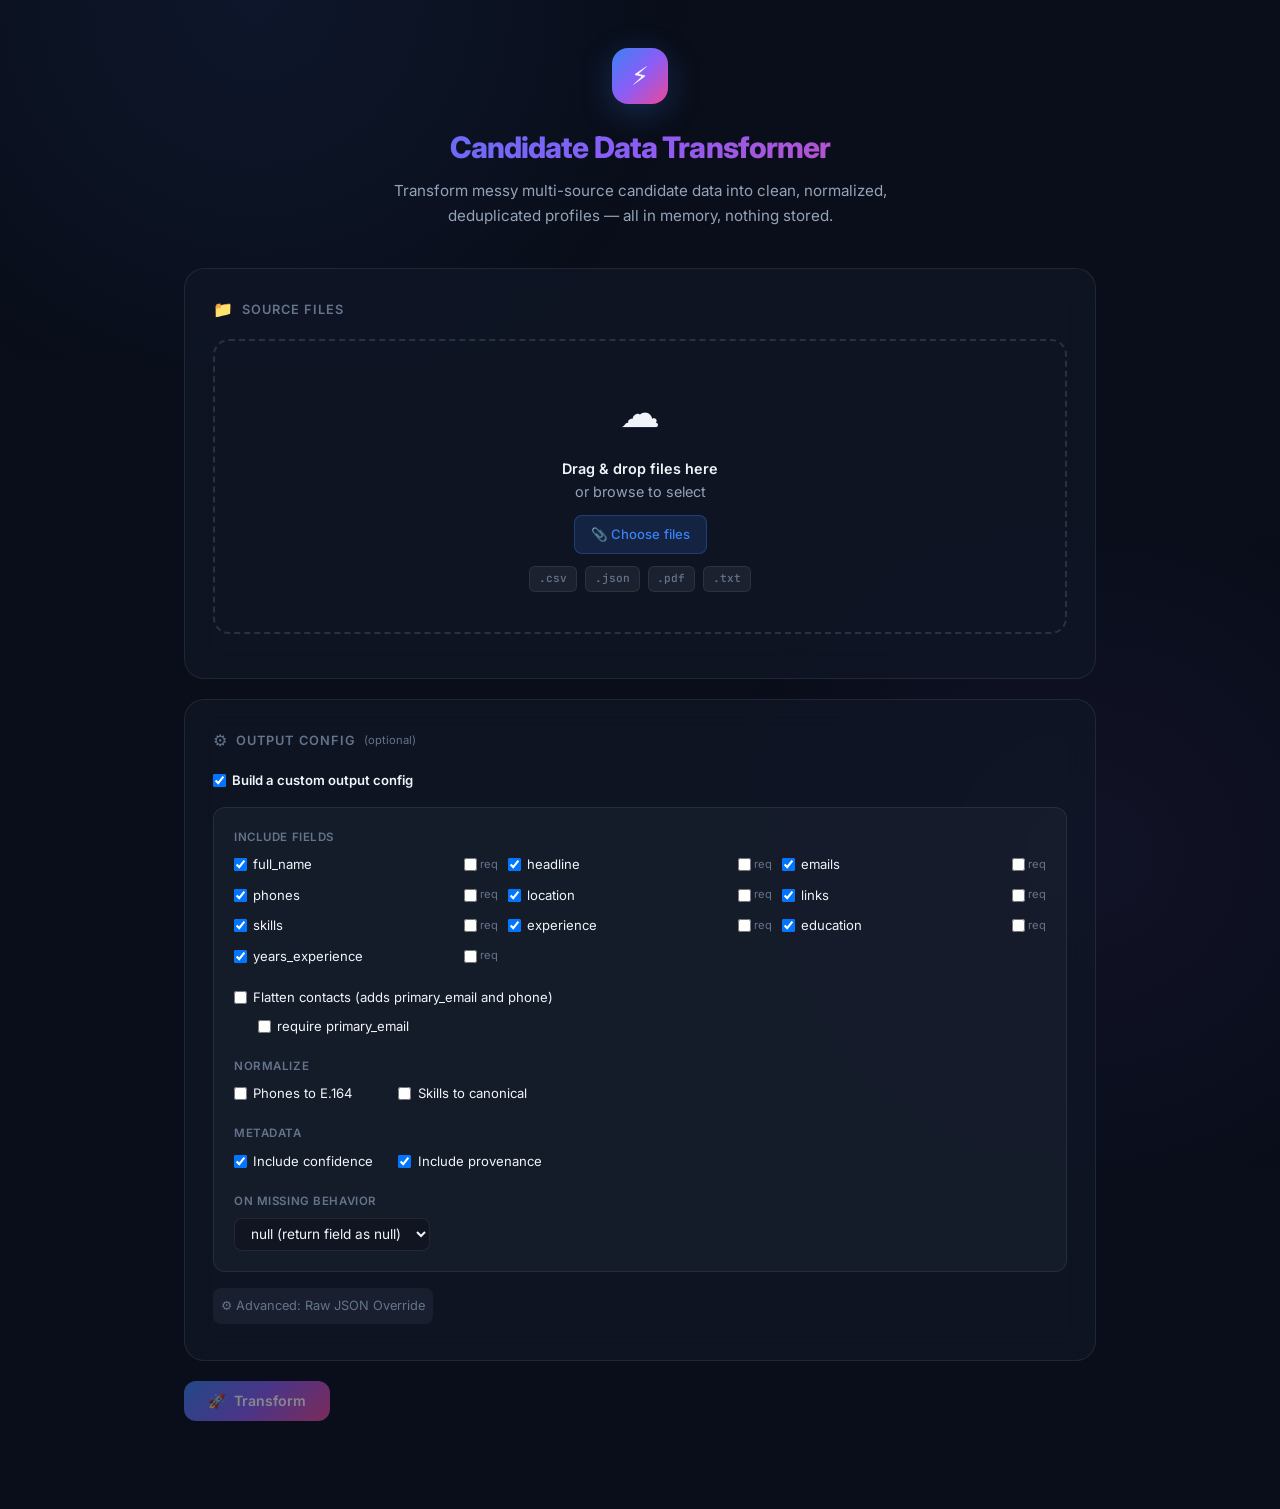
==== commit 2e9bf6e7: "Fix provenance feature on deployment and add .dockerignore" ====
--- a/web/static/index.html
+++ b/web/static/index.html
@@ -824,8 +824,8 @@
       <div class="form-group">
         <div class="form-section-title">Metadata</div>
         <div class="checkbox-grid">
-          <label class="form-label"><input type="checkbox" id="incConf"> Include confidence</label>
-          <label class="form-label"><input type="checkbox" id="incProv"> Include provenance</label>
+          <label class="form-label"><input type="checkbox" id="incConf" checked> Include confidence</label>
+          <label class="form-label"><input type="checkbox" id="incProv" checked> Include provenance</label>
         </div>
       </div>
 
@@ -965,8 +965,9 @@
 
   // Build provenance map
   const provMap = {};
-  if (p.provenance && Array.isArray(p.provenance)) {
-    for (const item of p.provenance) {
+  const provArray = p.provenance || p._provenance;
+  if (provArray && Array.isArray(provArray)) {
+    for (const item of provArray) {
       if (!item.field) continue;
       const baseField = item.field.split('.')[0];
       if (!provMap[baseField]) provMap[baseField] = new Set();
